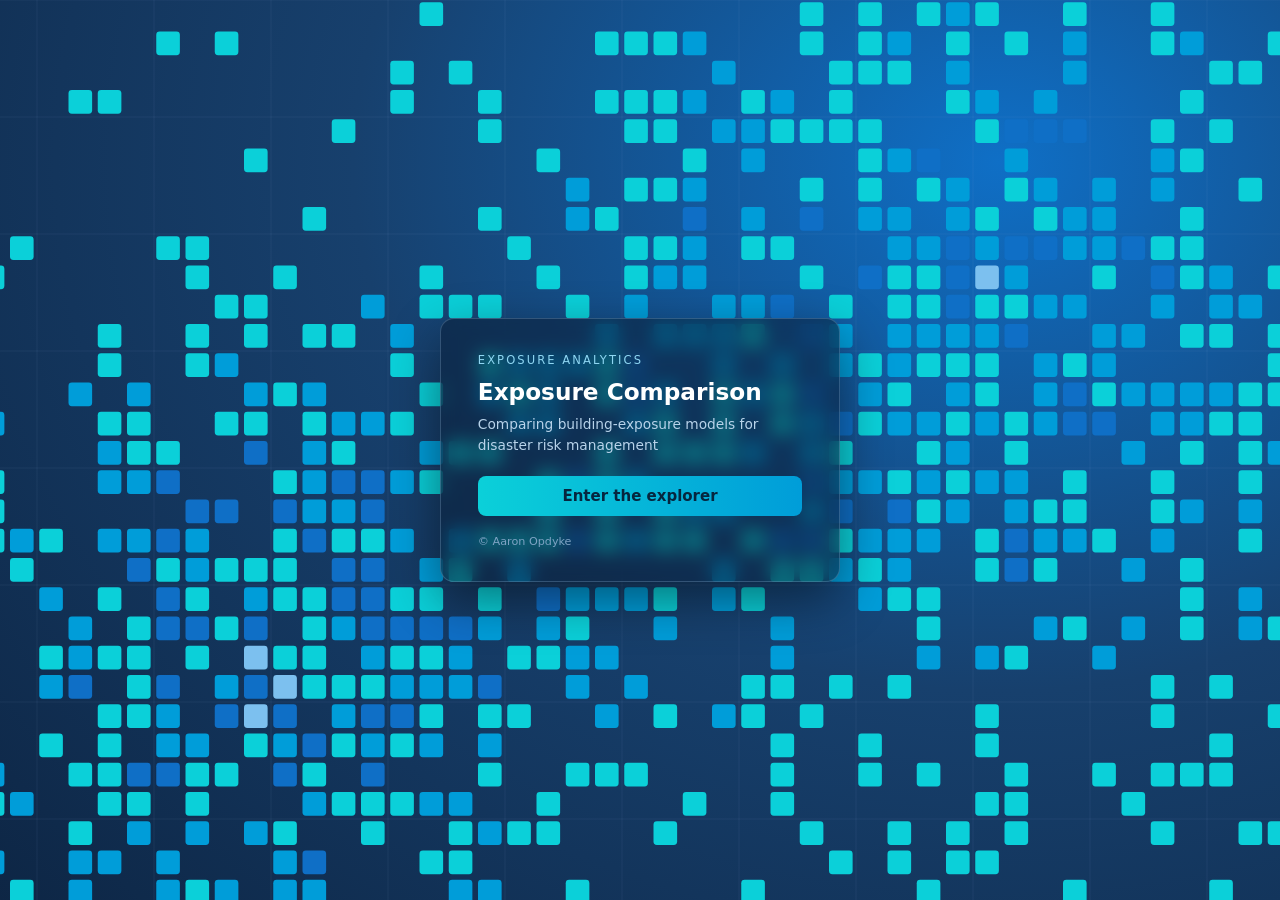
==== docs/index.html @ fe6ce99a "Exposure Analytics v1.0 — comparing seven building-exposure datasets (Morocco pilot)" ====
<!DOCTYPE html>
<html lang="en">
<head>
<meta charset="utf-8">
<meta name="viewport" content="width=device-width, initial-scale=1">
<title>Exposure Comparison</title>
<link rel="icon" href="data:image/svg+xml,%3Csvg xmlns='http://www.w3.org/2000/svg' viewBox='0 0 100 100'%3E%3Ctext y='.9em' font-size='90'%3E%F0%9F%8F%A2%3C/text%3E%3C/svg%3E">
<style>
  :root { --navy:#17406D; --blue:#0F6FC6; --bright:#009DD9; --cyan:#0BD0D9; }
  * { box-sizing: border-box; }
  body { margin:0; min-height:100vh; display:flex; align-items:center;
         justify-content:center; overflow:hidden; color:#eaf3fb;
         font:15px/1.5 system-ui,-apple-system,"Segoe UI",sans-serif;
         background:radial-gradient(120% 140% at 78% 18%, #0F6FC6 0%,
                    #17406D 42%, #0b1f3a 100%); }
  #field { position:fixed; inset:0; width:100vw; height:100vh; z-index:0; }
  .cell { animation: pulse 7s ease-in-out infinite; }
  .ripple { fill:none; stroke:#0BD0D9; stroke-width:1.4; opacity:0;
            animation: rip 6.5s linear infinite; }
  .grat { stroke:#9fc6e8; stroke-width:0.5; opacity:0.14; }
  @keyframes pulse { 0%,100% { opacity:var(--o); }
                     50% { opacity:calc(var(--o)*2.2); } }
  @keyframes rip { 0% { r:8; opacity:0.85; } 70% { opacity:0.12; }
                   100% { r:520; opacity:0; } }
  @media (prefers-reduced-motion: reduce) {
    .cell, .ripple { animation:none; } .ripple { display:none; } }
  .card { position:relative; z-index:2; width:min(400px, 92vw);
          padding:2.1rem 2.3rem 1.9rem; border-radius:14px;
          background:rgba(10,28,52,0.55); backdrop-filter:blur(9px);
          -webkit-backdrop-filter:blur(9px);
          border:1px solid rgba(159,198,232,0.25);
          box-shadow:0 18px 50px rgba(0,0,0,0.45); }
  .kicker { font-size:0.72rem; letter-spacing:0.18em; text-transform:uppercase;
            color:#8fd6f2; margin:0 0 0.35rem; }
  h1 { font-size:1.45rem; margin:0 0 0.25rem; color:#fff; }
  .sub { color:#b8d3ea; font-size:0.86rem; margin:0 0 1.3rem; }
  .sub b { color:#dceefb; font-weight:600; }
  input { width:100%; font:inherit; padding:0.55rem 0.7rem; border-radius:8px;
          border:1px solid rgba(159,198,232,0.35); background:rgba(6,20,40,0.6);
          color:#fff; margin-bottom:0.75rem; }
  input::placeholder { color:#7fa3c4; }
  input:focus { outline:2px solid var(--bright); border-color:transparent; }
  button { width:100%; font:inherit; font-weight:600; padding:0.55rem;
           border:0; border-radius:8px; cursor:pointer; color:#06263f;
           background:linear-gradient(90deg,#0BD0D9,#009DD9); }
  button:hover { filter:brightness(1.08); }
  .err { color:#ffb3a7; font-size:0.8rem; min-height:1.2em; margin-top:0.6rem; }
  .foot { margin-top:1.1rem; font-size:0.7rem; color:#7fa3c4; }
</style>
</head>
<body>
<svg id="field" aria-hidden="true" preserveAspectRatio="xMidYMid slice"></svg>
<div class="card">
  <p class="kicker">Exposure analytics</p>
  <h1>Exposure Comparison</h1>
  <p class="sub">Comparing building-exposure models for
     disaster risk management</p>
  <form id="f">
    <button type="submit">Enter the explorer</button>
  </form>
  <div class="foot">&copy; Aaron Opdyke</div>
</div>
<script>
/* backdrop: an abstract raster-exposure map — graticule, value cells whose
   intensity clusters like gridded exposure data, hazard ripples sweeping
   out of two epicentres and lighting the cells they pass */
(function () {
  "use strict";
  var svg = document.getElementById("field");
  var W = 1280, H = 800, S = 26;
  svg.setAttribute("viewBox", "0 0 " + W + " " + H);
  var reduce = window.matchMedia &&
      window.matchMedia("(prefers-reduced-motion: reduce)").matches;
  var eps = [[W * 0.7, H * 0.36], [W * 0.24, H * 0.72]];
  // deterministic pseudo-noise (no Math.random: stable, seedless render)
  function n(x, y) {
    var v = Math.sin(x * 12.9898 + y * 78.233) * 43758.5453;
    return v - Math.floor(v);
  }
  var html = "";
  // graticule
  for (var gx = 0; gx <= W; gx += S * 4)
    html += '<line class="grat" x1="' + gx + '" y1="0" x2="' + gx +
            '" y2="' + H + '"/>';
  for (var gy = 0; gy <= H; gy += S * 4)
    html += '<line class="grat" x1="0" y1="' + gy + '" x2="' + W +
            '" y2="' + gy + '"/>';
  // exposure cells: two clustered "urban centres" + scattered rural noise
  var cols = ["#0BD0D9", "#009DD9", "#0F6FC6", "#7cc0ef"];
  for (var y = 0; y < H; y += S) {
    for (var x = 0; x < W; x += S) {
      var d0 = Math.hypot(x - eps[0][0], y - eps[0][1]);
      var d1 = Math.hypot(x - eps[1][0], y - eps[1][1]);
      var density = Math.max(0, 1 - d0 / 520) + Math.max(0, 1 - d1 / 430);
      var r = n(x, y);
      if (r > density * 0.85 + 0.08) continue;      // empty cell
      var o = Math.min(0.55, 0.05 + density * 0.35 + r * 0.15);
      var c = cols[Math.floor(r * cols.length)];
      var dd = Math.min(d0, d1);
      html += '<rect class="cell" x="' + (x + 2) + '" y="' + (y + 2) +
        '" width="' + (S - 5) + '" height="' + (S - 5) + '" rx="3" fill="' +
        c + '" style="--o:' + o.toFixed(2) +
        (reduce ? '"' : ';animation-delay:' + (dd / 130).toFixed(2) + 's"') +
        "/>";
    }
  }
  if (!reduce) {
    for (var e = 0; e < eps.length; e++)
      for (var k = 0; k < 3; k++)
        html += '<circle class="ripple" cx="' + eps[e][0] + '" cy="' +
          eps[e][1] + '" r="8" style="animation-delay:' +
          (k * 2.2 + e * 1.1).toFixed(1) + 's"/>';
  }
  svg.innerHTML = html;
})();
const DATA = "[base64]";
function enter() {
  const bytes = Uint8Array.from(atob(DATA), c => c.charCodeAt(0));
  const html = new TextDecoder().decode(bytes);
  try { sessionStorage.setItem("expcmp_entered", "1"); } catch (e) {}
  document.open(); document.write(html); document.close();
}
document.getElementById("f").addEventListener("submit", ev => {
  ev.preventDefault();
  enter();
});
/* auto-enter on return visits - but only after parsing has finished:
   document.open() is a no-op while the parser is active, which would
   INJECT the explorer into the landing instead of replacing it */
function autoEnter() {
  try { if (sessionStorage.getItem("expcmp_entered")) enter(); } catch (e) {}
}
if (document.readyState === "loading")
  document.addEventListener("DOMContentLoaded", autoEnter);
else
  autoEnter();
</script>
</body>
</html>
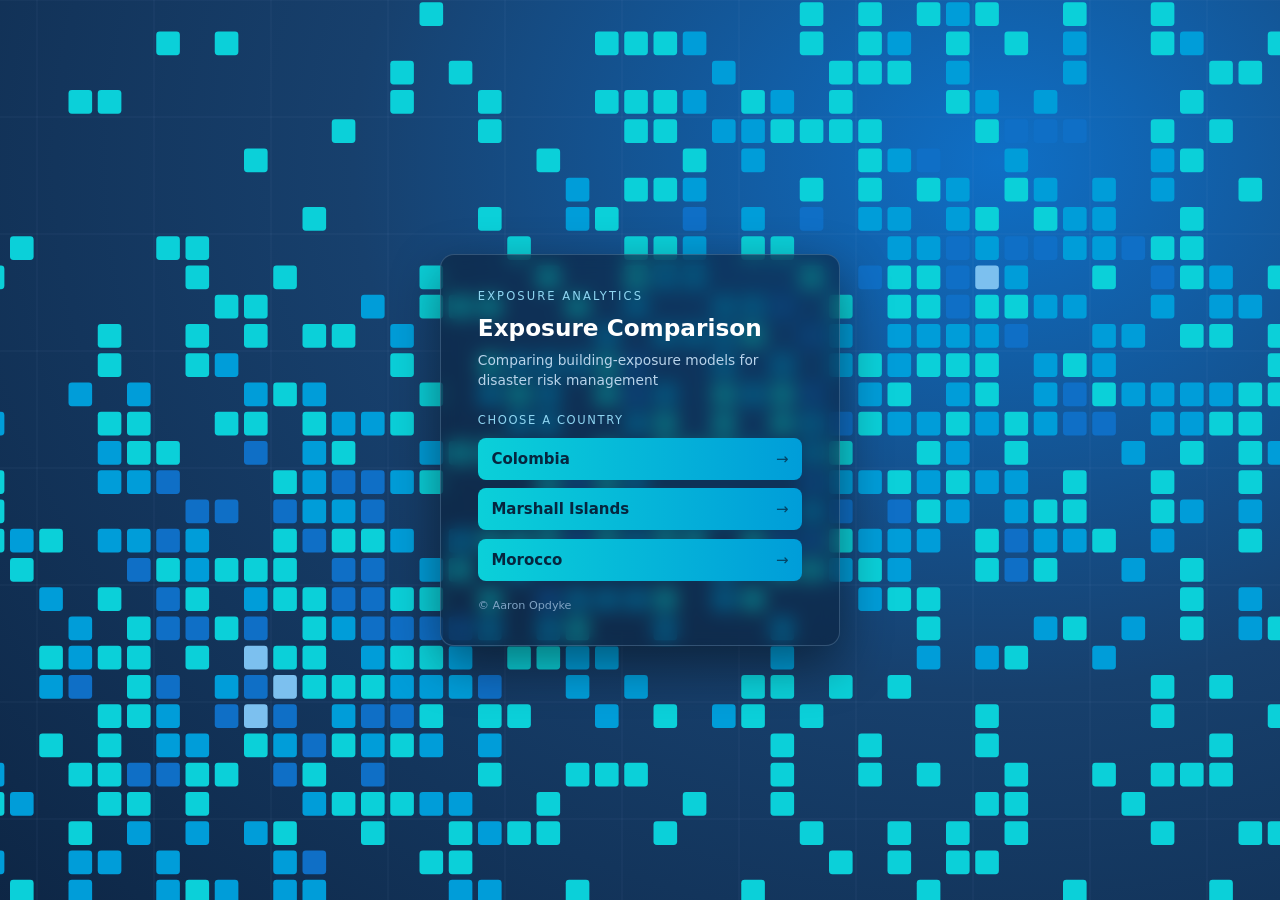
==== commit 14c74c2a: "Multi-country explorer: add Colombia and the Marshall Islands. The landing page is now a country pic" ====
--- a/docs/index.html
+++ b/docs/index.html
@@ -46,6 +46,16 @@
   button:hover { filter:brightness(1.08); }
   .err { color:#ffb3a7; font-size:0.8rem; min-height:1.2em; margin-top:0.6rem; }
   .foot { margin-top:1.1rem; font-size:0.7rem; color:#7fa3c4; }
+  .pick { font-size:0.72rem; letter-spacing:0.14em; text-transform:uppercase;
+          color:#8fd6f2; margin:0 0 0.55rem; }
+  .countries { display:grid; gap:0.55rem; }
+  .countries a { display:flex; justify-content:space-between;
+          align-items:center; padding:0.6rem 0.85rem; border-radius:8px;
+          text-decoration:none; font-weight:600; color:#06263f;
+          background:linear-gradient(90deg,#0BD0D9,#009DD9); }
+  .countries a:hover, .countries a:focus-visible { filter:brightness(1.08); }
+  .countries a:focus-visible { outline:2px solid #fff; outline-offset:2px; }
+  .countries a span { font-weight:400; opacity:0.75; }
 </style>
 </head>
 <body>
@@ -55,9 +65,12 @@
   <h1>Exposure Comparison</h1>
   <p class="sub">Comparing building-exposure models for
      disaster risk management</p>
-  <form id="f">
-    <button type="submit">Enter the explorer</button>
-  </form>
+  <p class="pick" id="pick-label">Choose a country</p>
+  <nav class="countries" aria-labelledby="pick-label">
+    <a href="explorer.html?c=COL">Colombia<span aria-hidden="true">&rarr;</span></a>
+    <a href="explorer.html?c=MHL">Marshall Islands<span aria-hidden="true">&rarr;</span></a>
+    <a href="explorer.html?c=MAR">Morocco<span aria-hidden="true">&rarr;</span></a>
+  </nav>
   <div class="foot">&copy; Aaron Opdyke</div>
 </div>
 <script>
@@ -113,27 +126,6 @@
   }
   svg.innerHTML = html;
 })();
-const DATA = "[base64]";
-function enter() {
-  const bytes = Uint8Array.from(atob(DATA), c => c.charCodeAt(0));
-  const html = new TextDecoder().decode(bytes);
-  try { sessionStorage.setItem("expcmp_entered", "1"); } catch (e) {}
-  document.open(); document.write(html); document.close();
-}
-document.getElementById("f").addEventListener("submit", ev => {
-  ev.preventDefault();
-  enter();
-});
-/* auto-enter on return visits - but only after parsing has finished:
-   document.open() is a no-op while the parser is active, which would
-   INJECT the explorer into the landing instead of replacing it */
-function autoEnter() {
-  try { if (sessionStorage.getItem("expcmp_entered")) enter(); } catch (e) {}
-}
-if (document.readyState === "loading")
-  document.addEventListener("DOMContentLoaded", autoEnter);
-else
-  autoEnter();
 </script>
 </body>
 </html>
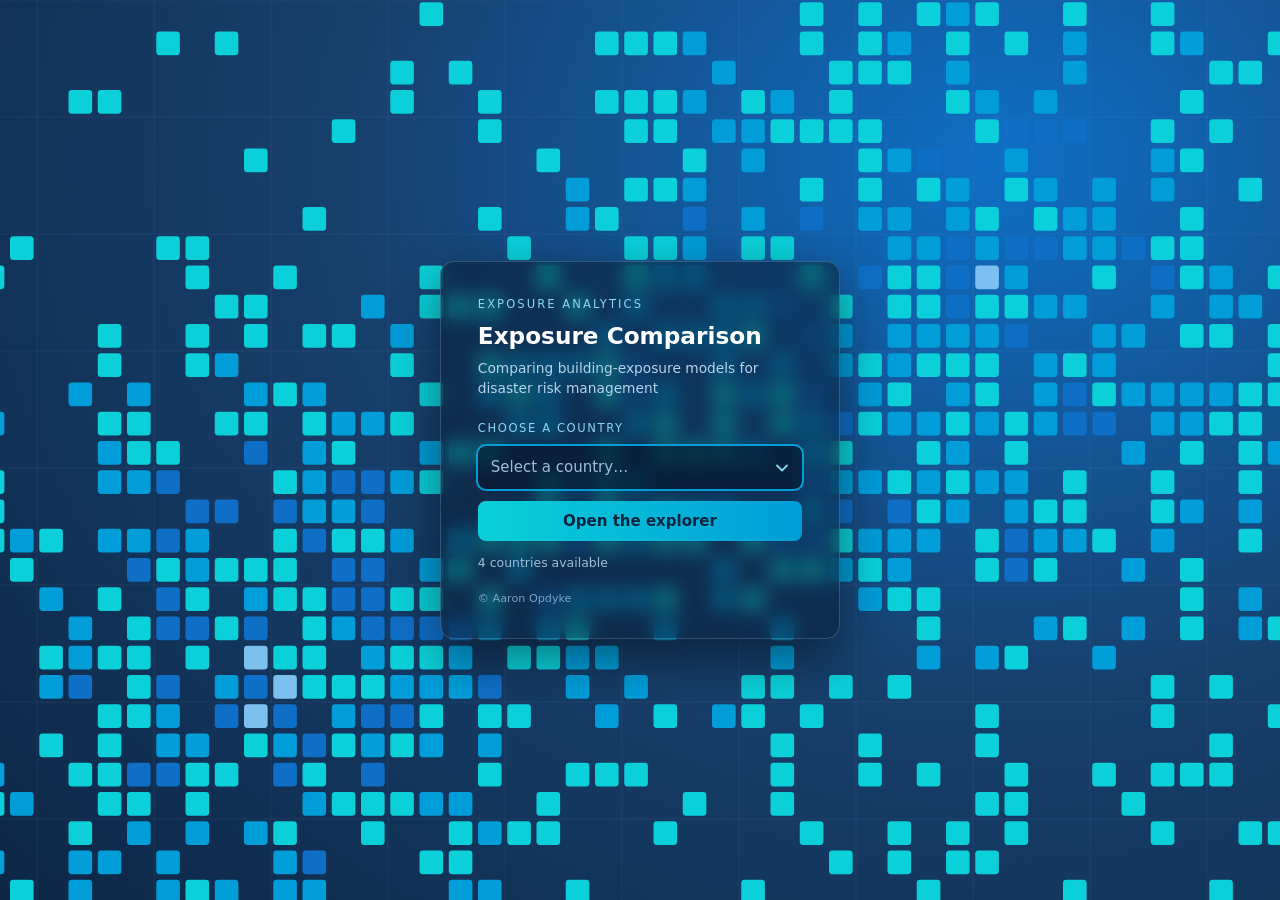
==== commit a48069f8: "Add Venezuela; GRADE exposure-base slide; landing page dropdown. - Venezuela (VEN): six models on 25" ====
--- a/docs/index.html
+++ b/docs/index.html
@@ -46,16 +46,19 @@
   button:hover { filter:brightness(1.08); }
   .err { color:#ffb3a7; font-size:0.8rem; min-height:1.2em; margin-top:0.6rem; }
   .foot { margin-top:1.1rem; font-size:0.7rem; color:#7fa3c4; }
-  .pick { font-size:0.72rem; letter-spacing:0.14em; text-transform:uppercase;
-          color:#8fd6f2; margin:0 0 0.55rem; }
-  .countries { display:grid; gap:0.55rem; }
-  .countries a { display:flex; justify-content:space-between;
-          align-items:center; padding:0.6rem 0.85rem; border-radius:8px;
-          text-decoration:none; font-weight:600; color:#06263f;
-          background:linear-gradient(90deg,#0BD0D9,#009DD9); }
-  .countries a:hover, .countries a:focus-visible { filter:brightness(1.08); }
-  .countries a:focus-visible { outline:2px solid #fff; outline-offset:2px; }
-  .countries a span { font-weight:400; opacity:0.75; }
+  .pick { display:block; font-size:0.72rem; letter-spacing:0.14em;
+          text-transform:uppercase; color:#8fd6f2; margin:0 0 0.55rem; }
+  select { width:100%; font:inherit; padding:0.6rem 2.2rem 0.6rem 0.75rem;
+          border-radius:8px; border:1px solid rgba(159,198,232,0.35);
+          background-color:rgba(6,20,40,0.6); color:#fff; cursor:pointer;
+          margin-bottom:0.75rem; appearance:none; -webkit-appearance:none;
+          background-image:url("data:image/svg+xml,%3Csvg xmlns='http://www.w3.org/2000/svg' viewBox='0 0 12 8'%3E%3Cpath d='M1 1.5l5 5 5-5' fill='none' stroke='%238fd6f2' stroke-width='1.8' stroke-linecap='round' stroke-linejoin='round'/%3E%3C/svg%3E");
+          background-repeat:no-repeat; background-position:right 0.8rem center;
+          background-size:0.75rem; }
+  select:focus { outline:2px solid var(--bright); border-color:transparent; }
+  select:invalid { color:#9fbdd8; }
+  option { color:#fff; background:#0b1f3a; }
+  .count { margin:0.8rem 0 0; font-size:0.78rem; color:#9fbdd8; }
 </style>
 </head>
 <body>
@@ -65,12 +68,18 @@
   <h1>Exposure Comparison</h1>
   <p class="sub">Comparing building-exposure models for
      disaster risk management</p>
-  <p class="pick" id="pick-label">Choose a country</p>
-  <nav class="countries" aria-labelledby="pick-label">
-    <a href="explorer.html?c=COL">Colombia<span aria-hidden="true">&rarr;</span></a>
-    <a href="explorer.html?c=MHL">Marshall Islands<span aria-hidden="true">&rarr;</span></a>
-    <a href="explorer.html?c=MAR">Morocco<span aria-hidden="true">&rarr;</span></a>
-  </nav>
+  <form class="pick-form" action="explorer.html" method="get">
+    <label class="pick" for="country">Choose a country</label>
+    <select id="country" name="c" required autofocus>
+      <option value="" disabled selected>Select a country&hellip;</option>
+      <option value="COL">Colombia</option>
+      <option value="MHL">Marshall Islands</option>
+      <option value="MAR">Morocco</option>
+      <option value="VEN">Venezuela</option>
+    </select>
+    <button type="submit">Open the explorer</button>
+  </form>
+  <p class="count">4 countries available</p>
   <div class="foot">&copy; Aaron Opdyke</div>
 </div>
 <script>
